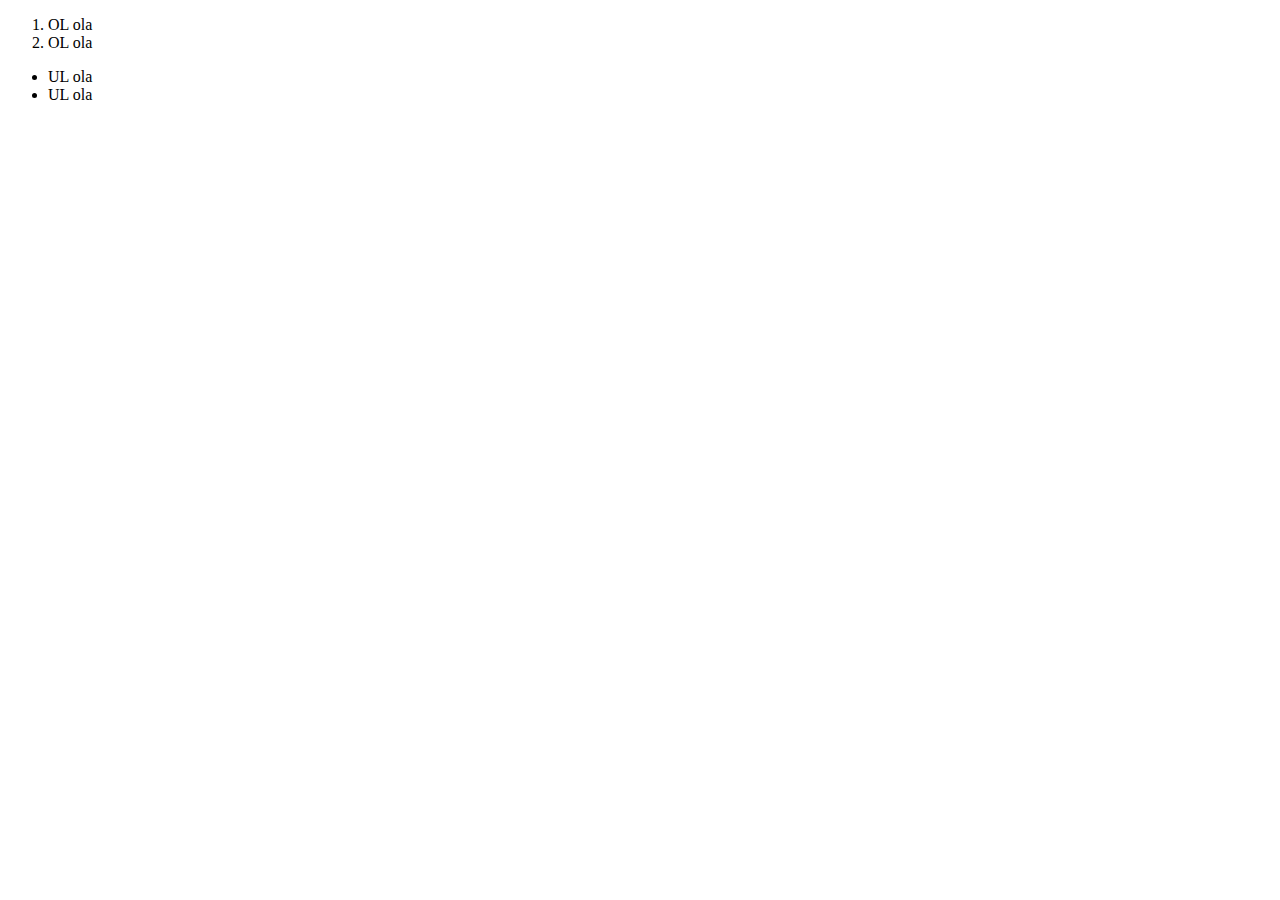
==== index.html @ 076777ce "feature: add index.html" ====
<!DOCTYPE html>
<html lang="pt">
<head>
    <meta charset="UTF-8">
    <meta http-equiv="X-UA-Compatible" content="IE=edge">
    <meta name="viewport" content="width=device-width, initial-scale=1.0">
    <title>EBAC Devweek Day01</title>
</head>
<body>
    <ol>
        <li>OL ola</li>
        <li>OL ola</li>
    </ol>

    <ul>
        <li>UL ola</li>
        <li>UL ola</li>
    </yl>
</body>
</html>
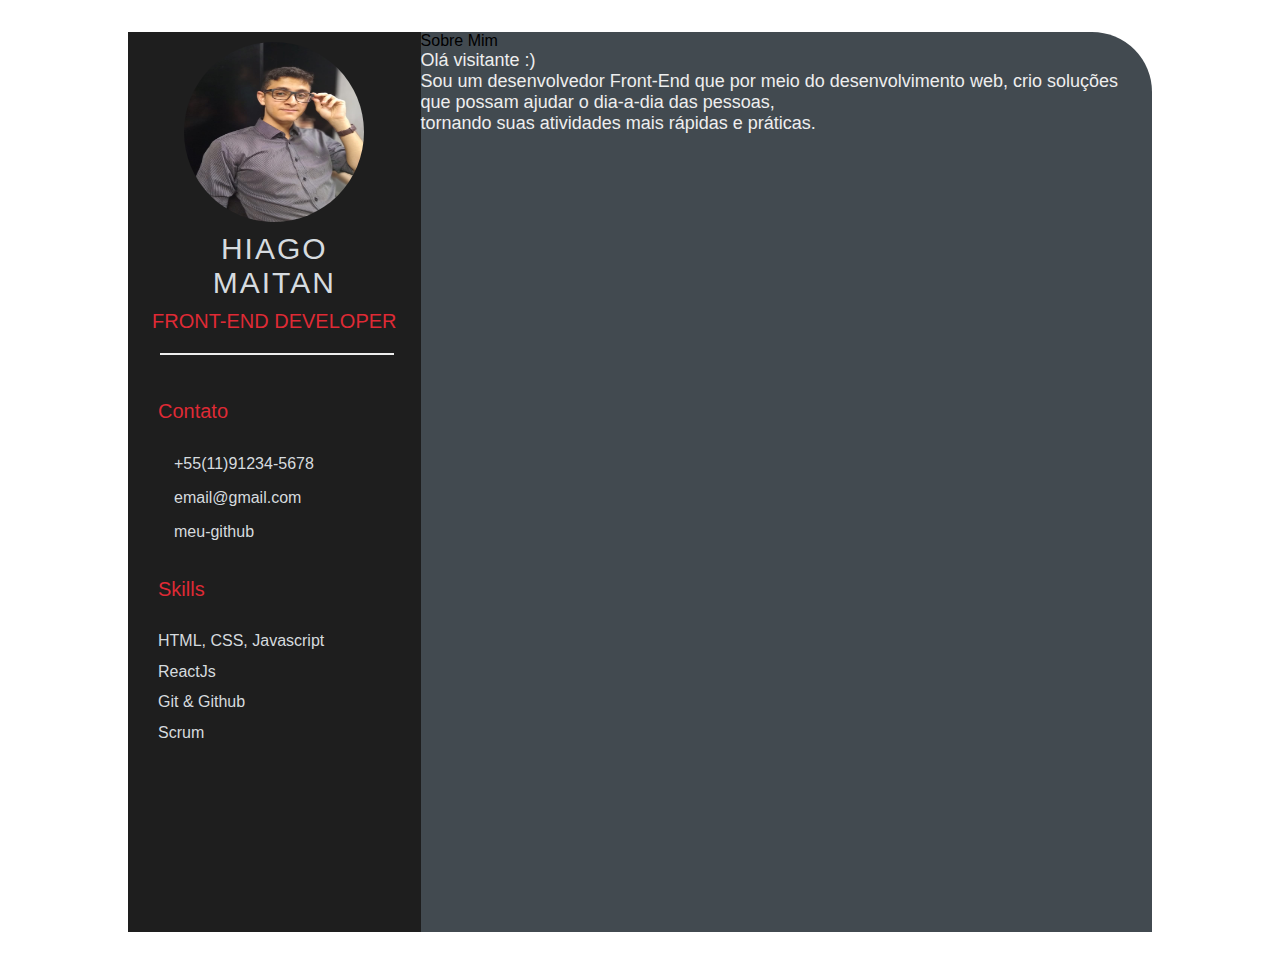
==== commit 450b1895: "add index.html, style.css e pasta img" ====
--- a/index.html
+++ b/index.html
@@ -1,20 +1,67 @@
 <!DOCTYPE html>
-<html lang="pt">
+<html lang="en">
+
 <head>
     <meta charset="UTF-8">
     <meta http-equiv="X-UA-Compatible" content="IE=edge">
     <meta name="viewport" content="width=device-width, initial-scale=1.0">
-    <title>EBAC Devweek Day01</title>
+    <title>Hiago Maitan Silva CV</title>
+    <link rel="stylesheet" href="style.css">
 </head>
+
 <body>
-    <ol>
-        <li>OL ola</li>
-        <li>OL ola</li>
-    </ol>
+    <main class="resume-contents">
+        <section class="left-section">
+            <div class="left-section-content">
+                <div class="profile">
+                    <img src="img/profile.jpeg" alt="Profile Image" class="profile-image">
+                    <p class="name">Hiago <br> Maitan</p>
+                    <p class="profession">Front-End Developer</p>
+                </div>
+                <div class="profile-line"></div>
+                <div class="contact-info">
+                    <p class="left-title">Contato</p>
+                    <ul>
+                        <li> <i class="fa fa-phone"></i>+55(11)91234-5678</li>
+                        <li> <i class="fa fa-envelope"></i>email@gmail.com</li>
+                        <li> <i class="fa fa-git"></i>meu-github</li>
+                    </ul>
+                </div>
+                <div class="skills">
+                    <p class="left-title">Skills</p>
+                    <ul>
+                        <li>
+                            <p>HTML, CSS, Javascript </p>
+                        </li>
+                        <li>
+                            <p>ReactJs</p>
+                        </li>
+                        <li>
+                            <p>Git & Github</p>
+                        </li>
+                        <li>
+                            <p>Scrum</p>
+                        </li>
+                    </ul>
+                </div>
+            </div>
+        </section>
 
-    <ul>
-        <li>UL ola</li>
-        <li>UL ola</li>
-    </yl>
+        <section class="right-section">
+            <div class="rigth-section-contents">
+                <section class="about gap">
+                    <div class="rigth-title">Sobre Mim</div>
+                    <p class="about-me-contents">
+                        Olá visitante :) <br>
+                        Sou um desenvolvedor Front-End que por meio do desenvolvimento web, crio soluções que possam
+                        ajudar o dia-a-dia das pessoas,<br>
+                        tornando suas atividades mais rápidas e práticas.
+                    </p>
+                </section>
+            </div>
+        </section>
+
+    </main>
 </body>
+
 </html>--- a/style.css
+++ b/style.css
@@ -0,0 +1,153 @@
+/* 85% de armazenamento usado … Você pode liberar espaço ou comprar mais armazenamento para o Drive, o Gmail e o Google Fotos.
+style.css
+Quem pode acessar
+
+Propriedades do sistema
+Tipo
+Folha de estilo
+Tamanho
+2 KB
+Armazenamento usado
+2 KB
+Local
+day 02
+Proprietário
+Daniel Santos
+Modificado
+10 de abr. de 2022 por Daniel Santos
+Aberto
+17:37 por mim
+Criado em
+10 de abr. de 2022
+Sem descrição
+Os leitores podem fazer o download */
+* {
+    margin: 0;
+    padding: 0;
+    box-sizing: border-box;
+    list-style: none;
+    font-family: 'Roboto', sans-serif;
+}
+
+.resume-contents {
+    min-height: 100vh;
+    width: 80%;
+    margin: 2rem auto;
+    display: grid;
+    grid-template-columns: repeat(7, 1fr);
+}
+
+.left-section {
+    grid-column: span 2;
+    height: 100%;
+    background-color: #1E1E1E;
+}
+
+.right-section {
+    grid-column: span 5;
+    height: 100%;
+    background-color: #424a50;
+    border-radius: 0px 60px 0px 0px;
+}
+
+.left-section-contents {
+    padding: 2rem 2rem;
+}
+
+.profile {
+    width: 100%;
+    /* border-bottom: 2px solid #eeeeee; */
+}
+
+.profile-line {
+    width: 80%;
+    border-bottom: 2px solid #eeeeee;
+    margin-top: 20px;
+    margin-bottom: 45px;
+    margin: 20px 30px 45px 32px;
+}
+
+.profile .profile-image {
+    width: 200px;
+    height: 200px;
+    border-radius: 50%;
+    padding: 10px 10px;
+
+    display: block;
+    margin: 0px auto;
+}
+
+.name {
+    color: #D6DBDF;
+    font-size: 30px;
+    letter-spacing: 2px;
+    text-transform: uppercase;
+    text-align: center;
+    margin-bottom: 10px;
+}
+
+.profession {
+    color: #DF2A35;
+    font-size: 20px;
+    text-transform: uppercase;
+    text-align: center;
+}
+
+.contact-info{
+    margin-left: 30px;
+}
+
+/* .contact-info { border-bottom: 2px solid #1B2631; } */
+.left-title {
+    color: #DF2A35;
+    font-size: 20px;
+    /* margin-left: 30px; */
+}
+
+.contact-info ul {
+    padding-top: 1.5rem;
+    margin-bottom: 30px;
+}
+
+.contact-info ul li,
+.references ul li {
+    padding: .4rem 0;
+    color: #D6DBDF;
+}
+
+.contact-info ul li i,
+.references ul li i {
+    padding-right: 1rem;
+    font-size: 18px;
+    color: #D6DBDF;
+}
+
+.skills{
+    margin-left: 30px;
+}
+
+.skills ul {
+    padding-top: 1.5rem;
+}
+
+.skills ul li p {
+    padding: .4rem 0;
+    color: #D6DBDF;
+}
+
+.right-section-contents {
+    padding: 2rem 2rem;
+}
+
+.right-title {
+    color: #eeeeee;
+}
+
+.gap {
+    padding-bottom: 2rem;
+}
+
+.about-me-contents {
+    font-size: 18px;
+    color: #eeeeee;
+}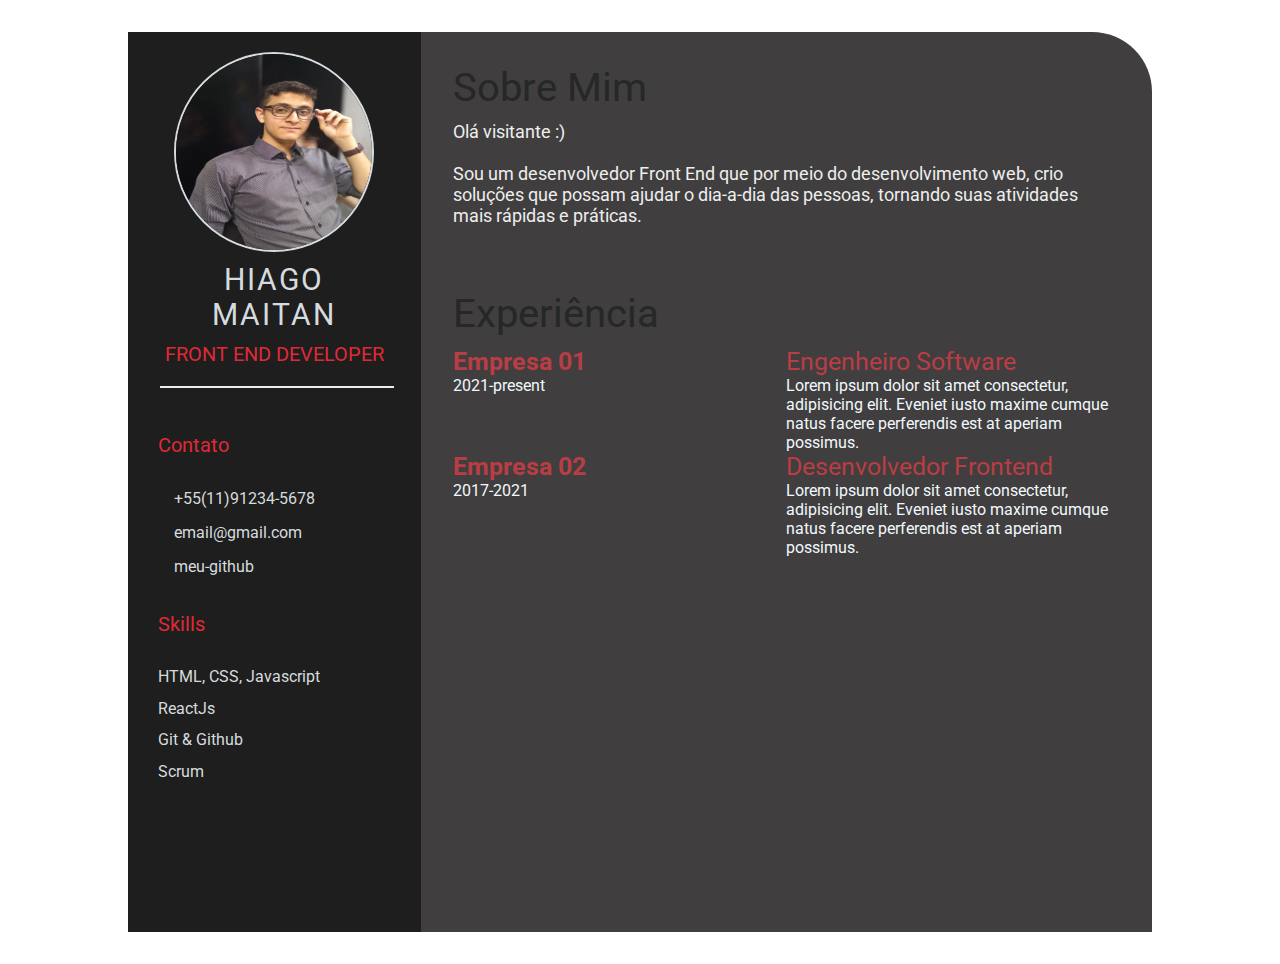
==== commit 2b0f6852: "feature: aula03" ====
--- a/index.html
+++ b/index.html
@@ -7,6 +7,12 @@
     <meta name="viewport" content="width=device-width, initial-scale=1.0">
     <title>Hiago Maitan Silva CV</title>
     <link rel="stylesheet" href="style.css">
+
+    <link rel="preconnect" href="https://fonts.googleapis.com">
+    <link rel="preconnect" href="https://fonts.gstatic.com" crossorigin>
+    <link
+        href="https://fonts.googleapis.com/css2?family=Roboto+Serif:opsz,wght@8..144,700&family=Roboto:wght@400;700&display=swap"
+        rel="stylesheet">
 </head>
 
 <body>
@@ -16,7 +22,7 @@
                 <div class="profile">
                     <img src="img/profile.jpeg" alt="Profile Image" class="profile-image">
                     <p class="name">Hiago <br> Maitan</p>
-                    <p class="profession">Front-End Developer</p>
+                    <p class="profession">Front End Developer</p>
                 </div>
                 <div class="profile-line"></div>
                 <div class="contact-info">
@@ -48,17 +54,44 @@
         </section>
 
         <section class="right-section">
-            <div class="rigth-section-contents">
-                <section class="about gap">
-                    <div class="rigth-title">Sobre Mim</div>
+            <div class="right-section-contents">
+                <section class="about-gap">
+                    <div class="right-title">Sobre Mim</div>
                     <p class="about-me-contents">
-                        Olá visitante :) <br>
-                        Sou um desenvolvedor Front-End que por meio do desenvolvimento web, crio soluções que possam
-                        ajudar o dia-a-dia das pessoas,<br>
+                        Olá visitante :) <br><br>
+                        Sou um desenvolvedor Front End que por meio do desenvolvimento web, crio soluções que possam
+                        ajudar o dia-a-dia das pessoas,
                         tornando suas atividades mais rápidas e práticas.
                     </p>
                 </section>
             </div>
+            <section class="experience-gap">
+                <div class="right-title">Experiência</div>
+                <div class="experience-contents">
+
+                    <div class="exp-left">
+                        <p class="exp-company-name">Empresa 01</p>
+                        <p class="exp-company-period">2021-present</p>
+                    </div>
+                    <div class="exp-right">
+                        <p class="exp-position">Engenheiro Software</p>
+                        <p class="exp-description">Lorem ipsum dolor sit amet consectetur,
+                            adipisicing elit.
+                            Eveniet iusto maxime cumque natus facere perferendis est at aperiam possimus.</p>
+                    </div>
+                    
+                    <div class="exp-left">
+                        <p class="exp-company-name">Empresa 02</p>
+                        <p class="exp-company-period">2017-2021</p>
+                    </div>
+                    <div class="exp-right">
+                        <p class="exp-position">Desenvolvedor Frontend</p>
+                        <p class="exp-description">Lorem ipsum dolor sit amet consectetur,
+                            adipisicing elit.
+                            Eveniet iusto maxime cumque natus facere perferendis est at aperiam possimus.</p>
+                    </div>
+                </div>
+            </section>
         </section>
 
     </main>
--- a/style.css
+++ b/style.css
@@ -1,26 +1,4 @@
-/* 85% de armazenamento usado … Você pode liberar espaço ou comprar mais armazenamento para o Drive, o Gmail e o Google Fotos.
-style.css
-Quem pode acessar
 
-Propriedades do sistema
-Tipo
-Folha de estilo
-Tamanho
-2 KB
-Armazenamento usado
-2 KB
-Local
-day 02
-Proprietário
-Daniel Santos
-Modificado
-10 de abr. de 2022 por Daniel Santos
-Aberto
-17:37 por mim
-Criado em
-10 de abr. de 2022
-Sem descrição
-Os leitores podem fazer o download */
 * {
     margin: 0;
     padding: 0;
@@ -46,7 +24,7 @@
 .right-section {
     grid-column: span 5;
     height: 100%;
-    background-color: #424a50;
+    background-color: #403E3E;
     border-radius: 0px 60px 0px 0px;
 }
 
@@ -67,14 +45,21 @@
     margin: 20px 30px 45px 32px;
 }
 
-.profile .profile-image {
+/* .profile .profile-image {
+  
+} */
+
+img {
     width: 200px;
     height: 200px;
     border-radius: 50%;
-    padding: 10px 10px;
 
     display: block;
     margin: 0px auto;
+
+    margin-top: 20px;
+    margin-bottom: 10px;
+    border: 2px solid #D6DBDF;
 }
 
 .name {
@@ -94,6 +79,7 @@
 }
 
 .contact-info{
+
     margin-left: 30px;
 }
 
@@ -139,8 +125,14 @@
     padding: 2rem 2rem;
 }
 
+/* .about-gap{
+    margin-top: 50px;
+} */
+
 .right-title {
-    color: #eeeeee;
+    color: #262727;
+    font-size: 40px;
+    margin-bottom: 10px;
 }
 
 .gap {
@@ -150,4 +142,45 @@
 .about-me-contents {
     font-size: 18px;
     color: #eeeeee;
+}
+
+.experience-gap{
+    padding: 2rem 2rem;
+}
+
+.experience-contents,
+.education-contents,
+.awards-contents {
+    display: grid;
+    grid-template-columns: repeat(2, 1fr);
+    padding-bottom: 2rem;
+    color: #F1F8FD;
+}
+
+.exp-company-name,
+.education-school-name,
+.awards-company-name {
+    font-size: 25px;
+    font-weight: bold;
+    color: #B93D44;
+}
+
+.exp-time-period,
+.educationp-time-period,
+.awards-time-period {
+    font-size: 18px;
+}
+
+.exp-position,
+.education-subject,
+.awards-name {
+    font-size: 25px;
+    color: #B93D44;
+}
+
+.exp-desc,
+.education-desc,
+.awards-desc {
+    font-size: 16px;
+    padding-left: 5px;
 }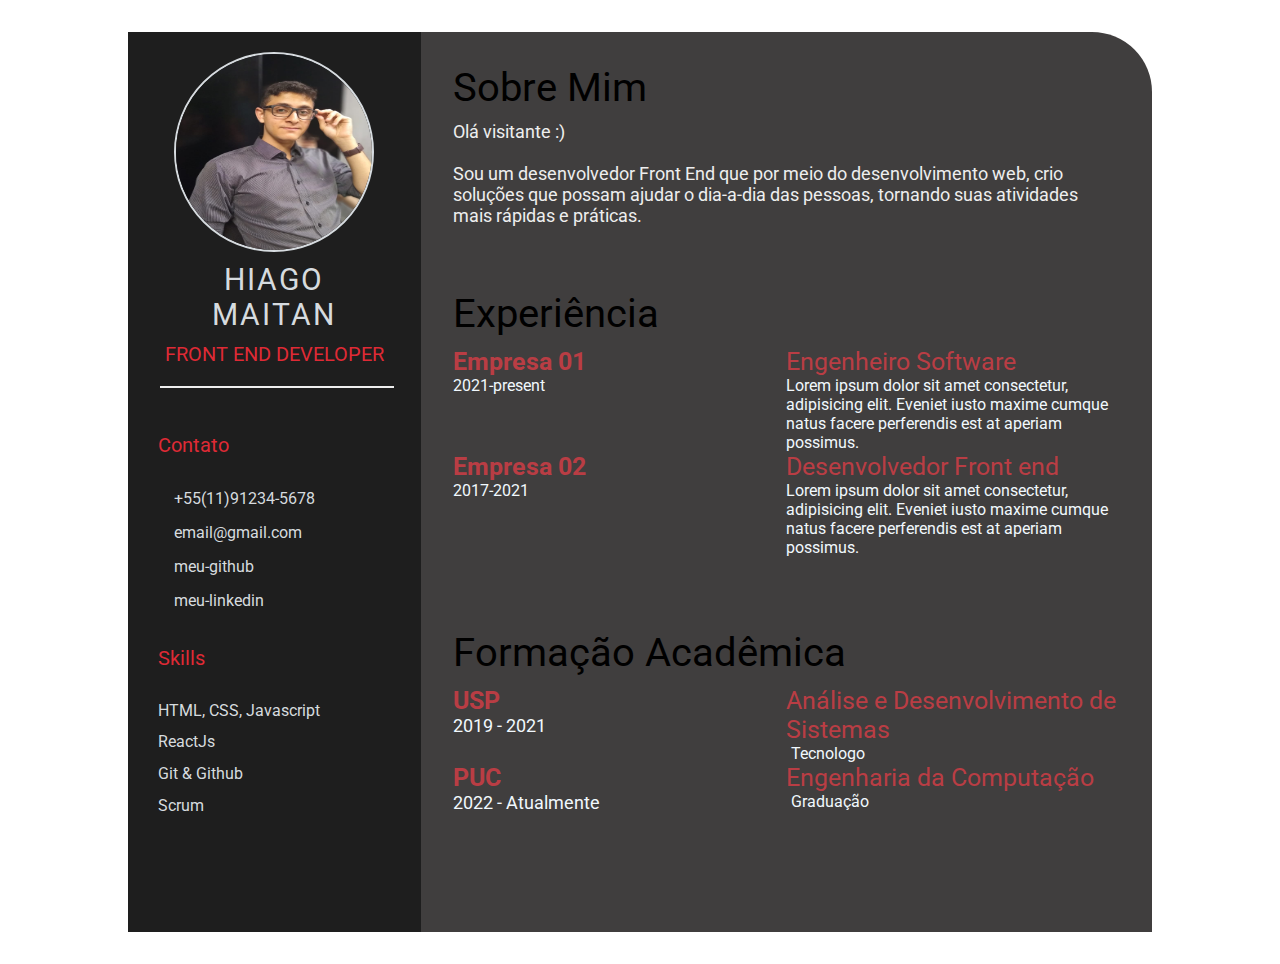
==== commit ba77559f: "feature: add academy contents" ====
--- a/index.html
+++ b/index.html
@@ -31,6 +31,7 @@
                         <li> <i class="fa fa-phone"></i>+55(11)91234-5678</li>
                         <li> <i class="fa fa-envelope"></i>email@gmail.com</li>
                         <li> <i class="fa fa-git"></i>meu-github</li>
+                        <li> <i class="fa fa-git"></i>meu-linkedin</li>
                     </ul>
                 </div>
                 <div class="skills">
@@ -79,16 +80,40 @@
                             adipisicing elit.
                             Eveniet iusto maxime cumque natus facere perferendis est at aperiam possimus.</p>
                     </div>
-                    
+
                     <div class="exp-left">
                         <p class="exp-company-name">Empresa 02</p>
                         <p class="exp-company-period">2017-2021</p>
                     </div>
                     <div class="exp-right">
-                        <p class="exp-position">Desenvolvedor Frontend</p>
+                        <p class="exp-position">Desenvolvedor Front end</p>
                         <p class="exp-description">Lorem ipsum dolor sit amet consectetur,
                             adipisicing elit.
                             Eveniet iusto maxime cumque natus facere perferendis est at aperiam possimus.</p>
+                    </div>
+                </div>
+            </section>
+            <section class="education-gap">
+                <div class="right-title">Formação Acadêmica</div>
+                <div class="education-contents">
+                    <div class="education-left">
+                        <p class="education-school-name">USP</p>
+                        <p class="education-time-period">2019 - 2021</p>
+                    </div>
+
+                    <div class="education-right">
+                        <p class="education-subject">Análise e Desenvolvimento de Sistemas</p>
+                        <p class="education-desc">Tecnologo</p>
+                    </div>
+
+                    <div class="education-left">
+                        <p class="education-school-name">PUC</p>
+                        <p class="education-time-period">2022 - Atualmente</p>
+                    </div>
+
+                    <div class="education-right">
+                        <p class="education-subject">Engenharia da Computação</p>
+                        <p class="education-desc">Graduação</p>
                     </div>
                 </div>
             </section>
--- a/style.css
+++ b/style.css
@@ -130,7 +130,7 @@
 } */
 
 .right-title {
-    color: #262727;
+    color: #000000;
     font-size: 40px;
     margin-bottom: 10px;
 }
@@ -146,6 +146,10 @@
 
 .experience-gap{
     padding: 2rem 2rem;
+}
+
+.education-gap{
+    padding: 0.5rem 2rem;
 }
 
 .experience-contents,
@@ -166,7 +170,7 @@
 }
 
 .exp-time-period,
-.educationp-time-period,
+.education-time-period,
 .awards-time-period {
     font-size: 18px;
 }
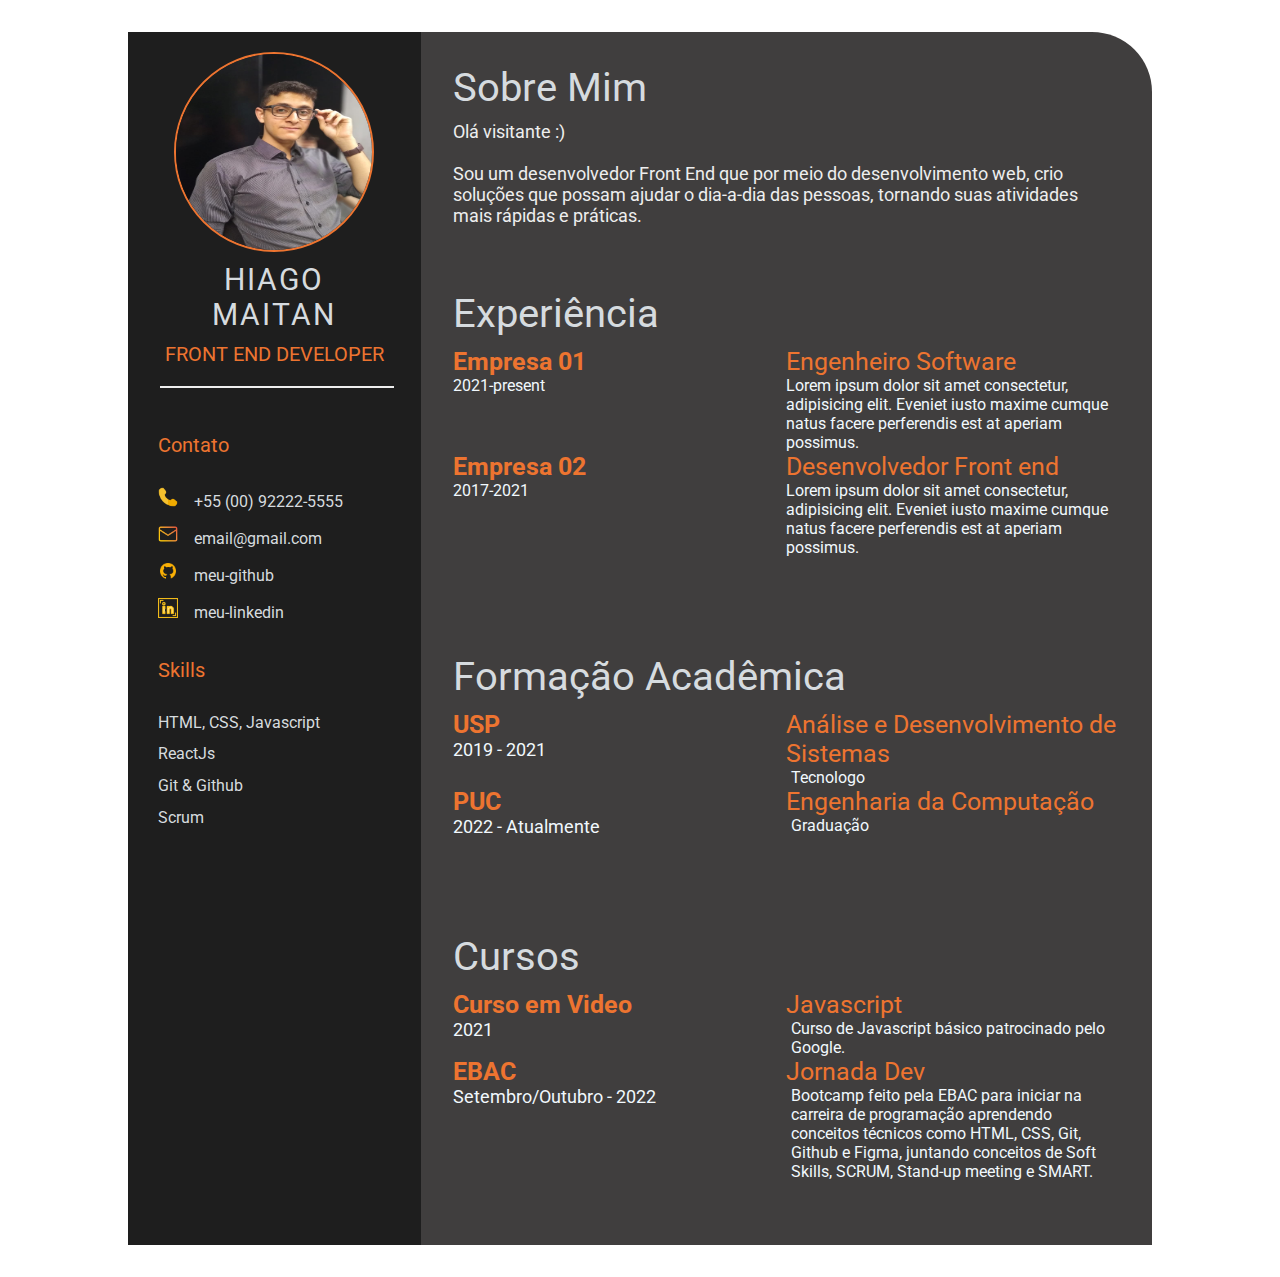
==== commit 966f7bf6: "feature: add icons, awards" ====
--- a/index.html
+++ b/index.html
@@ -28,10 +28,10 @@
                 <div class="contact-info">
                     <p class="left-title">Contato</p>
                     <ul>
-                        <li> <i class="fa fa-phone"></i>+55(11)91234-5678</li>
-                        <li> <i class="fa fa-envelope"></i>email@gmail.com</li>
-                        <li> <i class="fa fa-git"></i>meu-github</li>
-                        <li> <i class="fa fa-git"></i>meu-linkedin</li>
+                        <li> <i class="fa fa-phone"><img src="img/telephone.png" alt="phone icon" class="fa-phone"></i>+55 (00) 92222-5555</li>
+                        <li> <i class="fa fa-envelope"><img src="img/email.png" alt="phone icon" class="fa-envelope"></i>email@gmail.com</li>
+                        <li> <i class="fa fa-git"><img src="img/github.png" alt="phone icon" class="fa-git"></i>meu-github</li>
+                        <li> <i class="fa fa-linkedin"><img src="img/linkedin.png" alt="phone icon" class="fa-linkedin"></i>meu-linkedin</li>
                     </ul>
                 </div>
                 <div class="skills">
@@ -117,6 +117,40 @@
                     </div>
                 </div>
             </section>
+            <section class="awards-gap">
+                <div class="right-title">Cursos</div>
+                <div class="awards-contents">
+
+                    <div class="awards-left">
+                        <p class="awards-company-name">Curso em Video</p>
+                        <p class="awards-time-period">2021</p>
+                    </div>
+
+                    <div class="awards-right">
+                        <p class="awards-name">Javascript</p>
+                        <p class="awards-desc">
+                            Curso de Javascript básico patrocinado pelo Google.
+                        </p>
+                    </div>
+
+                    <div class="awards-left">
+                        <p class="awards-company-name">EBAC</p>
+                        <p class="awards-time-period">Setembro/Outubro - 2022</p>
+                    </div>
+
+                    <div class="awards-right">
+                        <p class="awards-name">Jornada Dev</p>
+                        <p class="awards-desc">
+                            Bootcamp feito pela EBAC para iniciar na carreira de programação
+                            aprendendo conceitos técnicos como HTML, CSS, Git, Github e Figma,
+                            juntando conceitos de Soft Skills, SCRUM, Stand-up meeting e SMART.
+                        </p>
+                    </div>
+                </div>
+
+
+
+            </section>
         </section>
 
     </main>
--- a/style.css
+++ b/style.css
@@ -1,4 +1,3 @@
-
 * {
     margin: 0;
     padding: 0;
@@ -49,7 +48,7 @@
   
 } */
 
-img {
+.profile-image {
     width: 200px;
     height: 200px;
     border-radius: 50%;
@@ -59,7 +58,7 @@
 
     margin-top: 20px;
     margin-bottom: 10px;
-    border: 2px solid #D6DBDF;
+    border: 2px solid #ED7430;
 }
 
 .name {
@@ -72,20 +71,20 @@
 }
 
 .profession {
-    color: #DF2A35;
+    color: #ED7430;
     font-size: 20px;
     text-transform: uppercase;
     text-align: center;
 }
 
-.contact-info{
+.contact-info {
 
     margin-left: 30px;
 }
 
 /* .contact-info { border-bottom: 2px solid #1B2631; } */
 .left-title {
-    color: #DF2A35;
+    color: #ED7430;
     font-size: 20px;
     /* margin-left: 30px; */
 }
@@ -108,7 +107,12 @@
     color: #D6DBDF;
 }
 
-.skills{
+.fa-phone, .fa-envelope, .fa-git, .fa-linkedin {
+    width: 20px;
+    height: 20px;
+}
+
+.skills {
     margin-left: 30px;
 }
 
@@ -130,7 +134,7 @@
 } */
 
 .right-title {
-    color: #000000;
+    color: #D6DBDF;
     font-size: 40px;
     margin-bottom: 10px;
 }
@@ -144,12 +148,8 @@
     color: #eeeeee;
 }
 
-.experience-gap{
+.experience-gap, .education-gap, .awards-gap {
     padding: 2rem 2rem;
-}
-
-.education-gap{
-    padding: 0.5rem 2rem;
 }
 
 .experience-contents,
@@ -166,7 +166,7 @@
 .awards-company-name {
     font-size: 25px;
     font-weight: bold;
-    color: #B93D44;
+    color: #ED7430;
 }
 
 .exp-time-period,
@@ -179,7 +179,7 @@
 .education-subject,
 .awards-name {
     font-size: 25px;
-    color: #B93D44;
+    color: #ED7430;
 }
 
 .exp-desc,
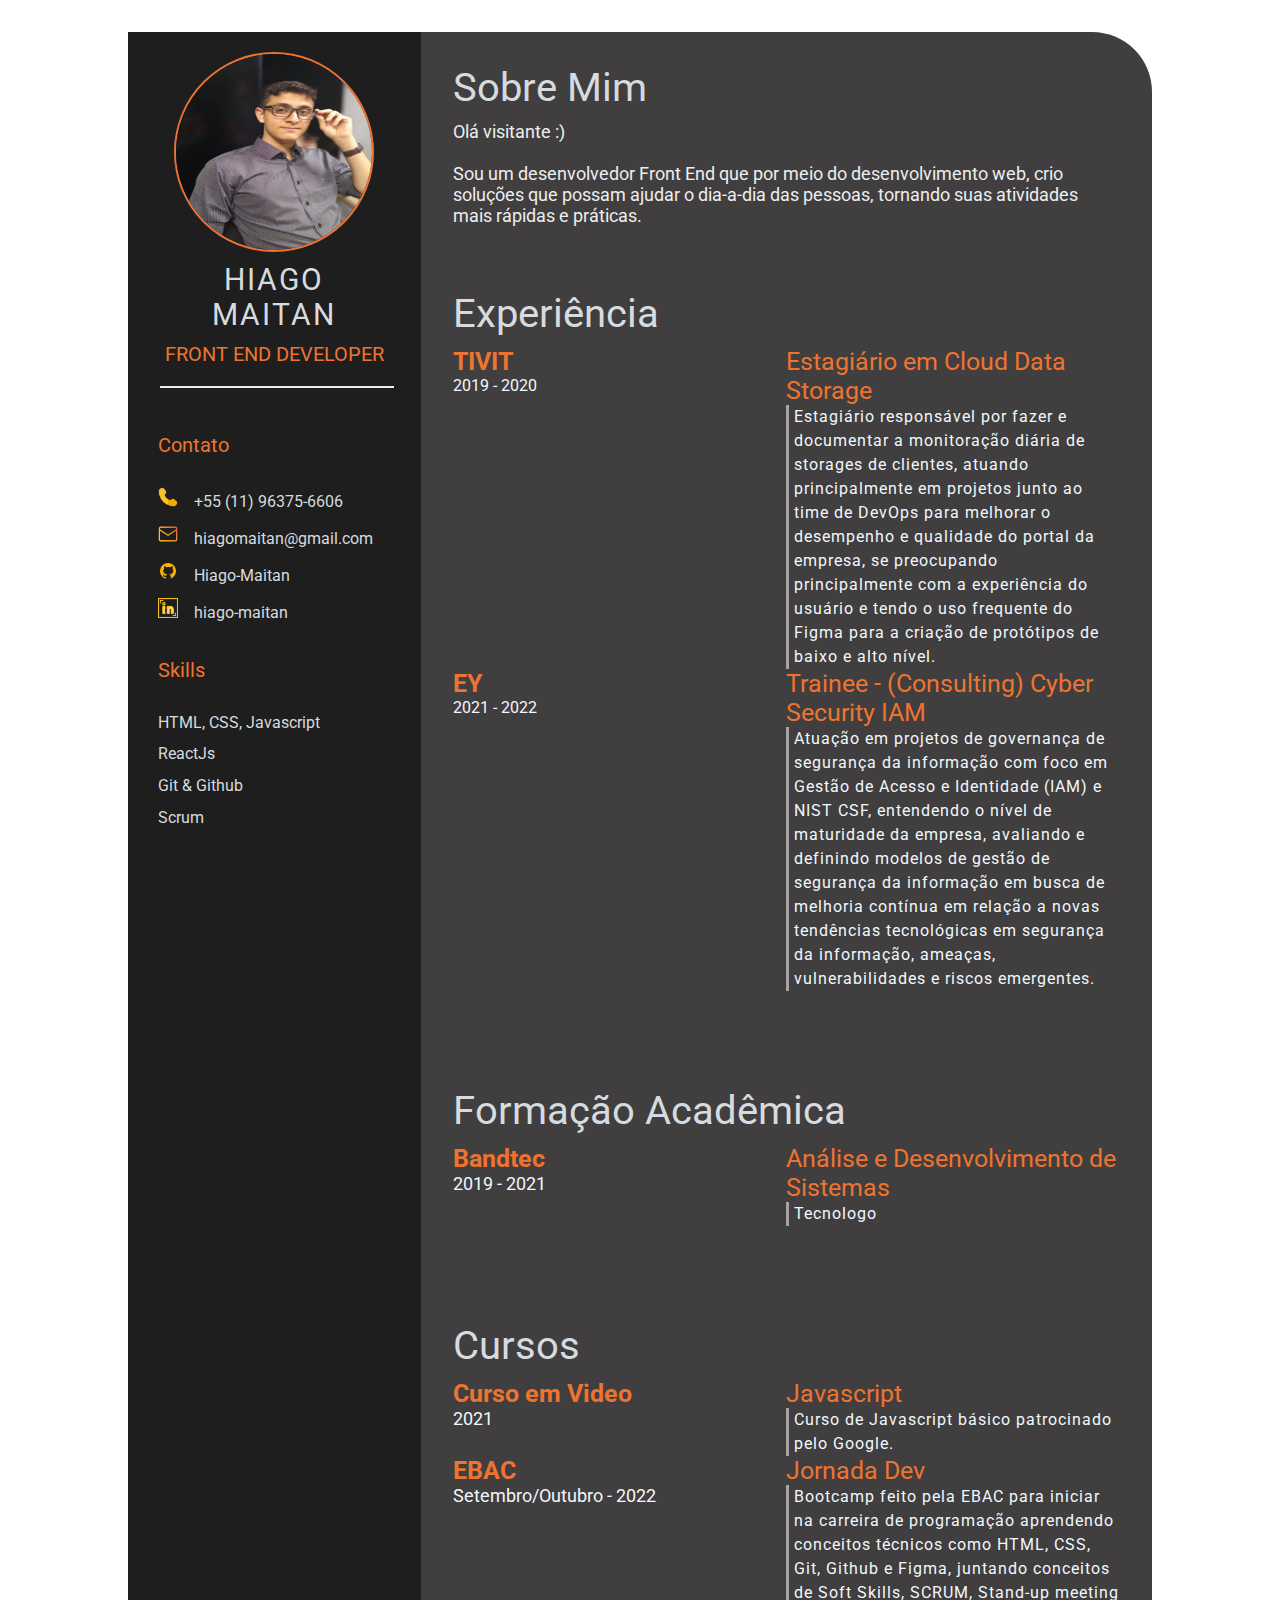
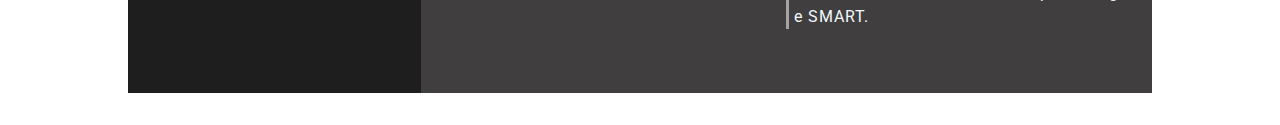
==== commit 6794e2f2: "feature: css style" ====
--- a/index.html
+++ b/index.html
@@ -1,5 +1,5 @@
 <!DOCTYPE html>
-<html lang="en">
+<html lang="pt">
 
 <head>
     <meta charset="UTF-8">
@@ -28,10 +28,10 @@
                 <div class="contact-info">
                     <p class="left-title">Contato</p>
                     <ul>
-                        <li> <i class="fa fa-phone"><img src="img/telephone.png" alt="phone icon" class="fa-phone"></i>+55 (00) 92222-5555</li>
-                        <li> <i class="fa fa-envelope"><img src="img/email.png" alt="phone icon" class="fa-envelope"></i>email@gmail.com</li>
-                        <li> <i class="fa fa-git"><img src="img/github.png" alt="phone icon" class="fa-git"></i>meu-github</li>
-                        <li> <i class="fa fa-linkedin"><img src="img/linkedin.png" alt="phone icon" class="fa-linkedin"></i>meu-linkedin</li>
+                        <li> <i class="fa fa-phone"><img src="img/telephone.png" alt="phone icon" class="fa-phone"></i>+55 (11) 96375-6606</li>
+                        <li> <i class="fa fa-envelope"><img src="img/email.png" alt="phone icon" class="fa-envelope"></i><a href="https://mail.google.com/mail/?tab=rm&authuser=0&ogbl">hiagomaitan@gmail.com</a></li>
+                        <li> <i class="fa fa-git"><img src="img/github.png" alt="phone icon" class="fa-git"></i><a href="https://github.com/Hiago-Maitan">Hiago-Maitan</a></li>
+                        <li> <i class="fa fa-linkedin"><img src="img/linkedin.png" alt="phone icon" class="fa-linkedin"></i><a href="https://www.linkedin.com/in/hiago-maitan/">hiago-maitan</a></li>
                     </ul>
                 </div>
                 <div class="skills">
@@ -71,25 +71,27 @@
                 <div class="experience-contents">
 
                     <div class="exp-left">
-                        <p class="exp-company-name">Empresa 01</p>
-                        <p class="exp-company-period">2021-present</p>
+                        <p class="exp-company-name">TIVIT</p>
+                        <p class="exp-company-period">2019 - 2020</p>
                     </div>
                     <div class="exp-right">
-                        <p class="exp-position">Engenheiro Software</p>
-                        <p class="exp-description">Lorem ipsum dolor sit amet consectetur,
-                            adipisicing elit.
-                            Eveniet iusto maxime cumque natus facere perferendis est at aperiam possimus.</p>
+                        <p class="exp-position">Estagiário em Cloud Data Storage</p>
+                        <p class="exp-description">Estagiário responsável por fazer e documentar a monitoração diária de 
+                            storages de clientes, atuando principalmente em projetos junto ao time de DevOps para melhorar o desempenho 
+                            e qualidade do portal da empresa, se preocupando principalmente com a experiência do usuário e tendo o uso frequente 
+                            do Figma para a criação de protótipos de baixo e alto nível.</p>
                     </div>
 
                     <div class="exp-left">
-                        <p class="exp-company-name">Empresa 02</p>
-                        <p class="exp-company-period">2017-2021</p>
+                        <p class="exp-company-name">EY</p>
+                        <p class="exp-company-period">2021 - 2022</p>
                     </div>
                     <div class="exp-right">
-                        <p class="exp-position">Desenvolvedor Front end</p>
-                        <p class="exp-description">Lorem ipsum dolor sit amet consectetur,
-                            adipisicing elit.
-                            Eveniet iusto maxime cumque natus facere perferendis est at aperiam possimus.</p>
+                        <p class="exp-position">Trainee - (Consulting) Cyber Security IAM</p>
+                        <p class="exp-description">Atuação em projetos de governança de segurança da informação com foco em 
+                            Gestão de Acesso e Identidade (IAM) e NIST CSF, entendendo o nível de maturidade da empresa, avaliando e definindo 
+                            modelos de gestão de segurança da informação em busca de melhoria contínua em relação a novas tendências tecnológicas 
+                            em segurança da informação, ameaças, vulnerabilidades e riscos emergentes.</p>
                     </div>
                 </div>
             </section>
@@ -97,23 +99,13 @@
                 <div class="right-title">Formação Acadêmica</div>
                 <div class="education-contents">
                     <div class="education-left">
-                        <p class="education-school-name">USP</p>
+                        <p class="education-school-name">Bandtec</p>
                         <p class="education-time-period">2019 - 2021</p>
                     </div>
 
                     <div class="education-right">
                         <p class="education-subject">Análise e Desenvolvimento de Sistemas</p>
                         <p class="education-desc">Tecnologo</p>
-                    </div>
-
-                    <div class="education-left">
-                        <p class="education-school-name">PUC</p>
-                        <p class="education-time-period">2022 - Atualmente</p>
-                    </div>
-
-                    <div class="education-right">
-                        <p class="education-subject">Engenharia da Computação</p>
-                        <p class="education-desc">Graduação</p>
                     </div>
                 </div>
             </section>
--- a/style.css
+++ b/style.css
@@ -78,8 +78,16 @@
 }
 
 .contact-info {
+    margin-left: 30px;
+}
 
-    margin-left: 30px;
+a{
+    color: #D6DBDF;
+    text-decoration: none;
+}
+
+a:hover{
+    color: #868788;
 }
 
 /* .contact-info { border-bottom: 2px solid #1B2631; } */
@@ -182,9 +190,9 @@
     color: #ED7430;
 }
 
-.exp-desc,
-.education-desc,
-.awards-desc {
-    font-size: 16px;
+.exp-description, .exp-desc, .education-desc, .awards-desc {
+    letter-spacing: 1px;
+    line-height: 1.5rem;
+    border-left: 3px solid #a5a3a3;
     padding-left: 5px;
 }